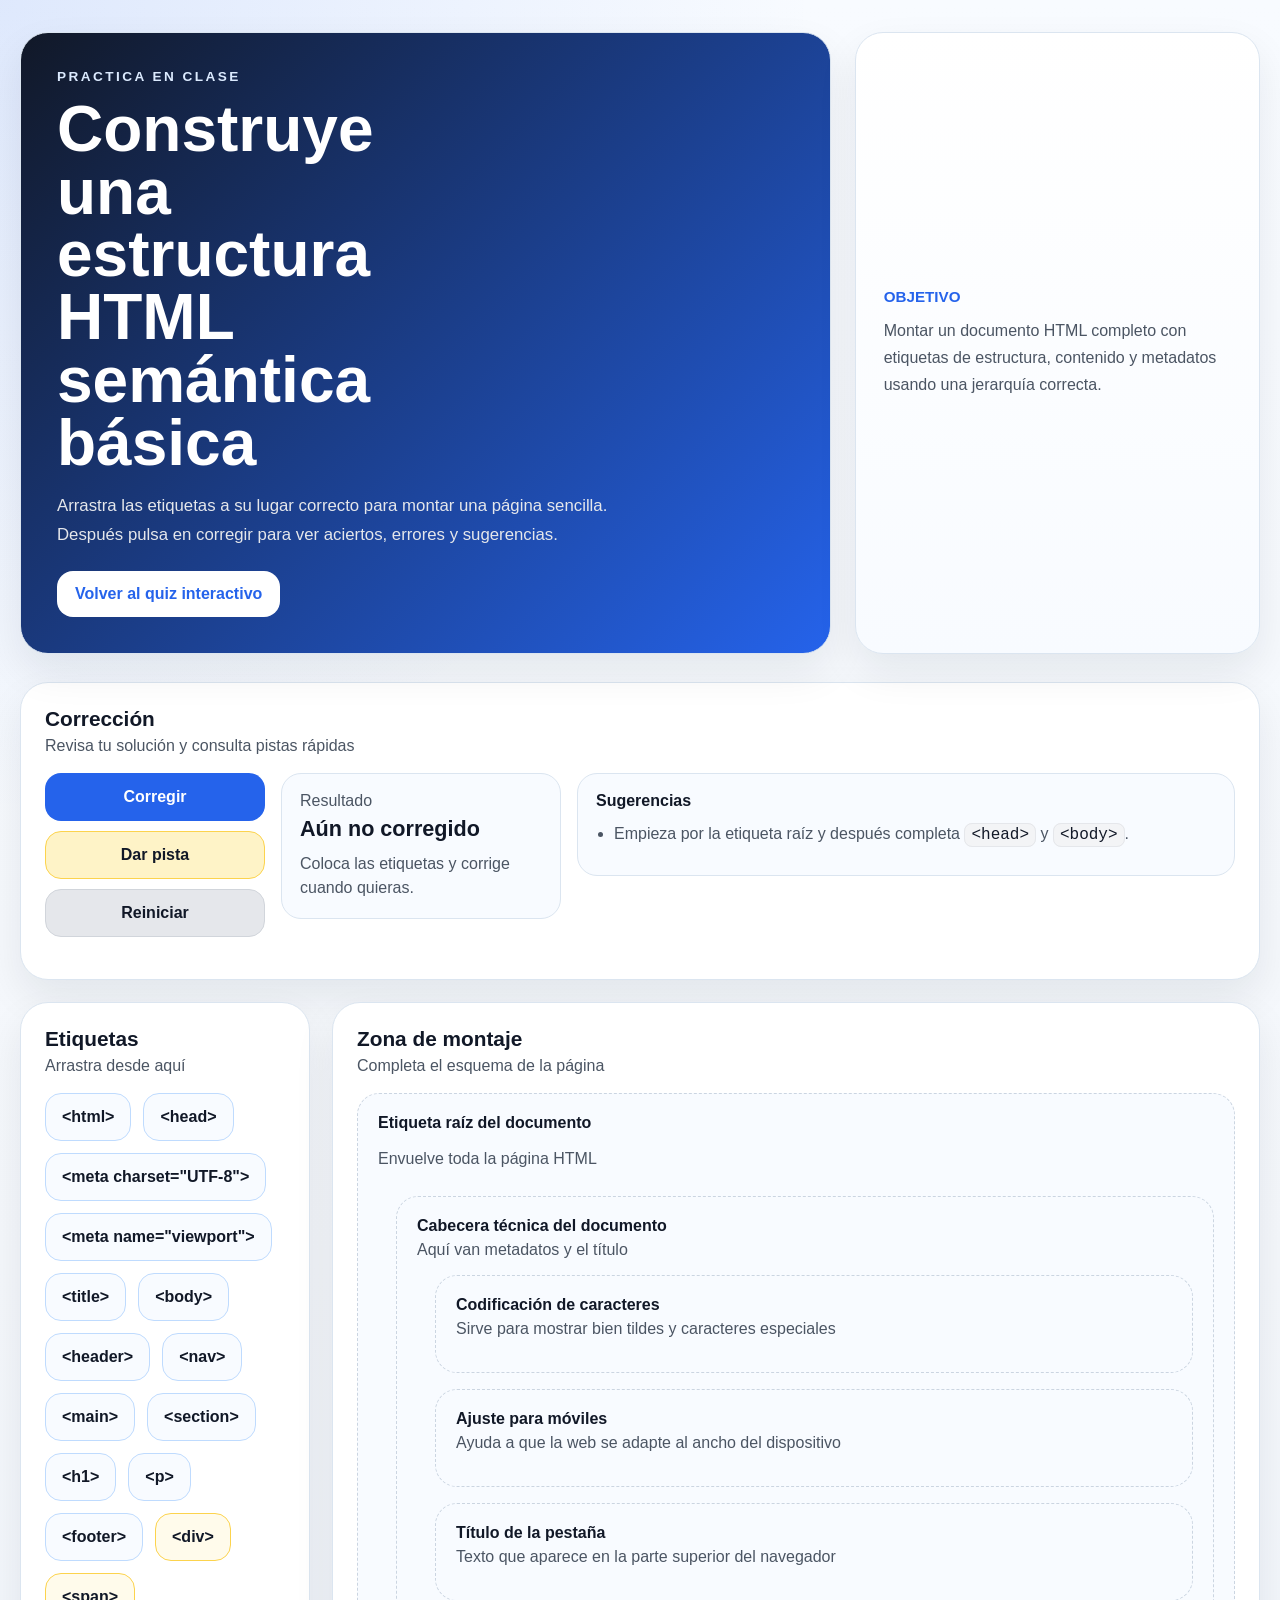
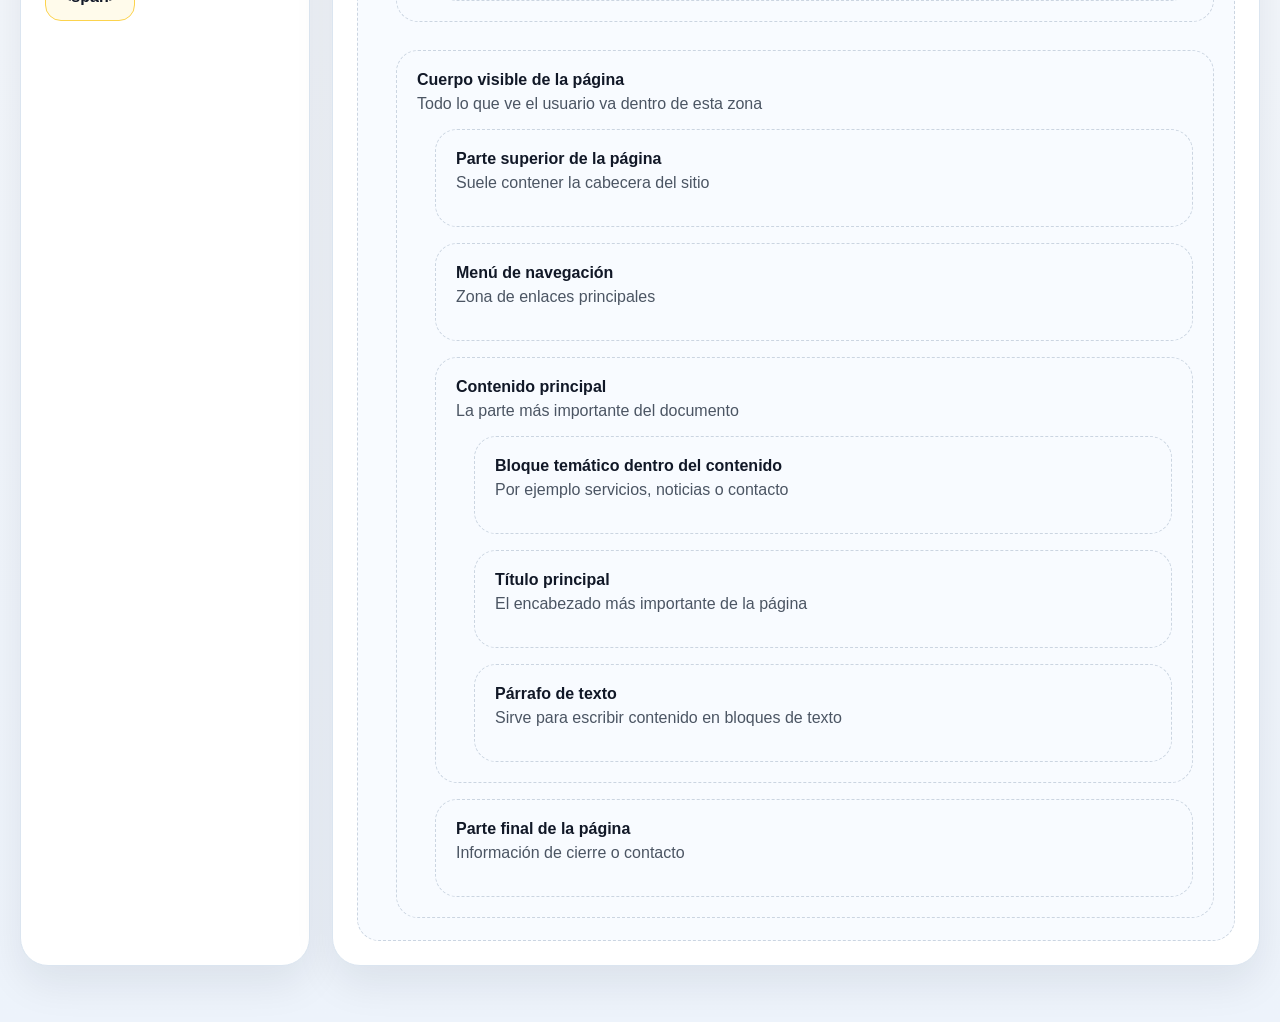
==== ejercicio-semantica.html @ f4d2a903 "Unify styles and add semantic exercise" ====
<!DOCTYPE html>
<html lang="es">
<head>
    <meta charset="UTF-8">
    <meta name="viewport" content="width=device-width, initial-scale=1.0">
    <title>Ejercicio de HTML Semántico</title>
    <link rel="stylesheet" href="css/ejercicio-semantica.css">
</head>
<body>
    <main class="page">
        <section class="hero">
            <div class="hero-copy">
                <p class="eyebrow">Practica en clase</p>
                <h1>Construye una estructura HTML semántica básica</h1>
                <p class="hero-text">
                    Arrastra las etiquetas a su lugar correcto para montar una página sencilla.
                    Después pulsa en corregir para ver aciertos, errores y sugerencias.
                </p>
                <div class="hero-links">
                    <a class="hero-link" href="index.html">Volver al quiz interactivo</a>
                </div>
            </div>

            <div class="hero-card">
                <p class="hero-card-label">Objetivo</p>
                <p class="hero-card-text">
                    Montar un documento HTML completo con etiquetas de estructura,
                    contenido y metadatos usando una jerarquía correcta.
                </p>
            </div>
        </section>

        <section class="panel feedback-panel">
            <div class="panel-head">
                <h2>Corrección</h2>
                <p>Revisa tu solución y consulta pistas rápidas</p>
            </div>

            <div class="feedback-top">
                <div class="actions-panel">
                    <div class="actions">
                        <button class="action-button primary" id="check-button">Corregir</button>
                        <button class="action-button secondary" id="hint-button">Dar pista</button>
                        <button class="action-button ghost" id="reset-button">Reiniciar</button>
                    </div>
                </div>

                <div class="score-card" id="score-card">
                    <p class="score-label">Resultado</p>
                    <p class="score-value">Aún no corregido</p>
                    <p class="score-detail" id="score-detail">Coloca las etiquetas y corrige cuando quieras.</p>
                </div>

                <div class="feedback-box">
                    <h3>Sugerencias</h3>
                    <ul id="feedback-list">
                        <li>Empieza por la etiqueta raíz y después completa <code>&lt;head&gt;</code> y <code>&lt;body&gt;</code>.</li>
                    </ul>
                </div>
            </div>
        </section>

        <section class="workspace">
            <div class="panel tray-panel">
                <div class="panel-head">
                    <h2>Etiquetas</h2>
                    <p>Arrastra desde aquí</p>
                </div>

                <div class="tag-tray" id="tag-tray">
                    <button class="tag-chip" draggable="true" data-tag="html">&lt;html&gt;</button>
                    <button class="tag-chip" draggable="true" data-tag="head">&lt;head&gt;</button>
                    <button class="tag-chip" draggable="true" data-tag="meta-charset">&lt;meta charset="UTF-8"&gt;</button>
                    <button class="tag-chip" draggable="true" data-tag="meta-viewport">&lt;meta name="viewport"&gt;</button>
                    <button class="tag-chip" draggable="true" data-tag="title">&lt;title&gt;</button>
                    <button class="tag-chip" draggable="true" data-tag="body">&lt;body&gt;</button>
                    <button class="tag-chip" draggable="true" data-tag="header">&lt;header&gt;</button>
                    <button class="tag-chip" draggable="true" data-tag="nav">&lt;nav&gt;</button>
                    <button class="tag-chip" draggable="true" data-tag="main">&lt;main&gt;</button>
                    <button class="tag-chip" draggable="true" data-tag="section">&lt;section&gt;</button>
                    <button class="tag-chip" draggable="true" data-tag="h1">&lt;h1&gt;</button>
                    <button class="tag-chip" draggable="true" data-tag="p">&lt;p&gt;</button>
                    <button class="tag-chip" draggable="true" data-tag="footer">&lt;footer&gt;</button>
                    <button class="tag-chip distractor" draggable="true" data-tag="div">&lt;div&gt;</button>
                    <button class="tag-chip distractor" draggable="true" data-tag="span">&lt;span&gt;</button>
                </div>
            </div>

            <div class="panel builder-panel">
                <div class="panel-head">
                    <h2>Zona de montaje</h2>
                    <p>Completa el esquema de la página</p>
                </div>

                <div class="builder">
                    <div class="drop-slot main-slot" data-accept="html">
                        <span class="slot-label">Etiqueta raíz del documento</span>
                        <span class="slot-hint">Envuelve toda la página HTML</span>

                        <div class="nested-drop-slot" data-accept="head">
                            <span class="slot-label">Cabecera técnica del documento</span>
                            <span class="slot-hint">Aquí van metadatos y el título</span>

                            <div class="nested-drop-slot" data-accept="meta-charset">
                                <span class="slot-label">Codificación de caracteres</span>
                                <span class="slot-hint">Sirve para mostrar bien tildes y caracteres especiales</span>
                            </div>

                            <div class="nested-drop-slot" data-accept="meta-viewport">
                                <span class="slot-label">Ajuste para móviles</span>
                                <span class="slot-hint">Ayuda a que la web se adapte al ancho del dispositivo</span>
                            </div>

                            <div class="nested-drop-slot" data-accept="title">
                                <span class="slot-label">Título de la pestaña</span>
                                <span class="slot-hint">Texto que aparece en la parte superior del navegador</span>
                            </div>
                        </div>

                        <div class="nested-drop-slot" data-accept="body">
                            <span class="slot-label">Cuerpo visible de la página</span>
                            <span class="slot-hint">Todo lo que ve el usuario va dentro de esta zona</span>

                            <div class="nested-drop-slot" data-accept="header">
                                <span class="slot-label">Parte superior de la página</span>
                                <span class="slot-hint">Suele contener la cabecera del sitio</span>
                            </div>

                            <div class="nested-drop-slot" data-accept="nav">
                                <span class="slot-label">Menú de navegación</span>
                                <span class="slot-hint">Zona de enlaces principales</span>
                            </div>

                            <div class="nested-drop-slot" data-accept="main">
                                <span class="slot-label">Contenido principal</span>
                                <span class="slot-hint">La parte más importante del documento</span>

                                <div class="nested-drop-slot" data-accept="section">
                                    <span class="slot-label">Bloque temático dentro del contenido</span>
                                    <span class="slot-hint">Por ejemplo servicios, noticias o contacto</span>
                                </div>

                                <div class="nested-drop-slot" data-accept="h1">
                                    <span class="slot-label">Título principal</span>
                                    <span class="slot-hint">El encabezado más importante de la página</span>
                                </div>

                                <div class="nested-drop-slot" data-accept="p">
                                    <span class="slot-label">Párrafo de texto</span>
                                    <span class="slot-hint">Sirve para escribir contenido en bloques de texto</span>
                                </div>
                            </div>

                            <div class="nested-drop-slot" data-accept="footer">
                                <span class="slot-label">Parte final de la página</span>
                                <span class="slot-hint">Información de cierre o contacto</span>
                            </div>
                        </div>
                    </div>
                </div>
            </div>
        </section>
    </main>

    <script src="js/ejercicio-semantica.js"></script>
</body>
</html>
---- css/ejercicio-semantica.css ----
:root {
    --font-base: Arial, Helvetica, sans-serif;
    --bg: #f4f7fb;
    --bg-soft: #eef4ff;
    --surface: #ffffff;
    --surface-soft: #f8fbff;
    --surface-strong: #eff6ff;
    --border: #dbe5f0;
    --border-strong: #bfdbfe;
    --text: #111827;
    --muted: #4b5563;
    --muted-soft: #6b7280;
    --accent: #2563eb;
    --accent-strong: #1d4ed8;
    --accent-soft: #dbeafe;
    --success: #22c55e;
    --success-soft: #dcfce7;
    --warning: #f59e0b;
    --warning-soft: #fef3c7;
    --danger: #ef4444;
    --danger-soft: #fee2e2;
    --shadow: 0 18px 40px rgba(15, 23, 42, 0.08);
}

* {
    box-sizing: border-box;
    margin: 0;
    padding: 0;
}

body {
    min-height: 100vh;
    font-family: var(--font-base);
    color: var(--text);
    background:
        radial-gradient(circle at top left, rgba(37, 99, 235, 0.12), transparent 28%),
        linear-gradient(180deg, #f8fbff 0%, var(--bg) 48%, #edf3fb 100%);
}

.page {
    width: min(1240px, calc(100% - 32px));
    margin: 0 auto;
    padding: 32px 0 56px;
}

.hero {
    display: grid;
    grid-template-columns: 2fr 1fr;
    gap: 24px;
    align-items: stretch;
    margin-bottom: 28px;
}

.hero-copy,
.hero-card,
.panel {
    background: var(--surface);
    border: 1px solid var(--border);
    border-radius: 28px;
    box-shadow: var(--shadow);
}

.hero-copy {
    padding: 36px;
    background:
        linear-gradient(135deg, #111827 0%, #2563eb 100%);
    color: #fff;
}

.eyebrow {
    margin-bottom: 14px;
    color: #dbeafe;
    font-size: 0.85rem;
    font-weight: 700;
    letter-spacing: 0.18em;
    text-transform: uppercase;
}

.hero h1 {
    max-width: 12ch;
    margin-bottom: 18px;
    font-size: clamp(2.5rem, 5vw, 4.3rem);
    line-height: 0.98;
}

.hero-text {
    max-width: 62ch;
    font-size: 1.05rem;
    line-height: 1.7;
    color: #e5e7eb;
}

.hero-links {
    margin-top: 22px;
}

.hero-link {
    display: inline-flex;
    align-items: center;
    justify-content: center;
    padding: 14px 18px;
    border-radius: 16px;
    background: #ffffff;
    color: var(--accent);
    font-weight: 800;
    text-decoration: none;
    transition: transform 0.2s ease, background-color 0.2s ease;
}

.hero-link:hover {
    transform: translateY(-2px);
    background: #eff6ff;
}

.hero-card {
    display: flex;
    flex-direction: column;
    justify-content: center;
    padding: 28px;
    background:
        linear-gradient(180deg, var(--surface) 0%, var(--surface-soft) 100%);
}

.hero-card-label {
    margin-bottom: 12px;
    color: var(--accent);
    font-size: 0.95rem;
    font-weight: 700;
    text-transform: uppercase;
}

.hero-card-text,
.panel-head p,
.slot-hint,
.score-label,
.feedback-box li,
.score-detail {
    color: var(--muted);
}

.hero-card-text {
    font-size: 1rem;
    line-height: 1.7;
}

.hero-card code {
    font-family: "Courier New", monospace;
}

.workspace {
    display: grid;
    grid-template-columns: 290px 1fr;
    gap: 22px;
}

.panel {
    padding: 24px;
}

.feedback-panel {
    margin-bottom: 22px;
}

.feedback-top {
    display: grid;
    grid-template-columns: 220px minmax(220px, 280px) 1fr;
    gap: 16px;
    align-items: start;
}

.actions-panel {
    display: grid;
    gap: 16px;
    align-self: start;
}

.panel-head {
    margin-bottom: 18px;
}

.panel-head h2 {
    margin-bottom: 6px;
    font-size: 1.3rem;
    color: var(--text);
}

.tag-tray {
    display: flex;
    flex-wrap: wrap;
    gap: 12px;
    align-content: flex-start;
    min-height: 320px;
}

.tag-chip {
    padding: 14px 16px;
    border: 1px solid var(--border-strong);
    border-radius: 16px;
    background: var(--surface-soft);
    color: var(--text);
    font: inherit;
    font-weight: 700;
    cursor: grab;
    transition: transform 0.2s ease, border-color 0.2s ease, background-color 0.2s ease;
}

.tag-chip:hover {
    transform: translateY(-2px);
    border-color: #93c5fd;
    background: var(--surface-strong);
}

.tag-chip.dragging {
    opacity: 0.45;
}

.tag-chip.distractor {
    border-color: #fcd34d;
    background: #fffbeb;
}

.tag-chip.used {
    opacity: 0.55;
}

.builder {
    display: flex;
    flex-direction: column;
    gap: 18px;
}

.drop-slot,
.nested-drop-slot {
    display: flex;
    flex-direction: column;
    gap: 6px;
    min-height: 98px;
    padding: 20px;
    border: 1px dashed #cbd5e1;
    border-radius: 22px;
    background: var(--surface-soft);
    transition: border-color 0.2s ease, transform 0.2s ease, background-color 0.2s ease;
}

.nested-drop-slot {
    margin-top: 10px;
    margin-left: 18px;
}

.drop-slot.drag-over,
.nested-drop-slot.drag-over {
    transform: translateY(-2px);
    border-color: #60a5fa;
    background: var(--accent-soft);
}

.main-slot {
    gap: 18px;
    padding-bottom: 22px;
}

.slot-label {
    font-weight: 700;
    color: var(--text);
}

.placed-tag {
    width: fit-content;
    margin-top: 8px;
    margin-bottom: 8px;
    padding: 12px 14px;
    border: none;
    border-radius: 14px;
    background: linear-gradient(135deg, var(--accent), var(--accent-strong));
    color: #fff;
    font: inherit;
    font-weight: 800;
    cursor: pointer;
}

.placed-tag-close {
    background: #e5e7eb;
    color: var(--text);
    border: 1px solid #d1d5db;
}

.slot-state {
    font-size: 0.85rem;
    color: var(--muted-soft);
}

.slot-correct {
    border-style: solid;
    border-color: var(--success);
    background: var(--success-soft);
}

.slot-wrong {
    border-style: solid;
    border-color: var(--danger);
    background: var(--danger-soft);
}

.actions {
    display: grid;
    gap: 10px;
    margin-bottom: 18px;
}

.action-button {
    padding: 14px 16px;
    border-radius: 16px;
    border: 1px solid transparent;
    color: var(--text);
    font: inherit;
    font-weight: 700;
    cursor: pointer;
    transition: transform 0.2s ease, opacity 0.2s ease, background-color 0.2s ease;
}

.action-button:hover {
    transform: translateY(-1px);
}

.primary {
    background: var(--accent);
    color: #fff;
}

.primary:hover {
    background: var(--accent-strong);
}

.secondary {
    background: var(--warning-soft);
    border-color: #fcd34d;
}

.ghost {
    background: #e5e7eb;
    border-color: #d1d5db;
}

.score-card,
.feedback-box {
    padding: 18px;
    border-radius: 20px;
    background: var(--surface-soft);
    border: 1px solid var(--border);
}

.score-card {
    margin-bottom: 16px;
}

.score-value {
    margin-top: 6px;
    font-size: 1.35rem;
    font-weight: 800;
    color: var(--text);
}

.score-detail {
    margin-top: 10px;
    line-height: 1.5;
}

.feedback-box h3 {
    margin-bottom: 12px;
    font-size: 1rem;
    color: var(--text);
}

.feedback-box ul {
    padding-left: 18px;
}

.feedback-box li {
    margin-bottom: 10px;
    line-height: 1.5;
}

.feedback-box code {
    font-family: "Courier New", monospace;
    background: #f3f4f6;
    border: 1px solid #e5e7eb;
    border-radius: 8px;
    padding: 2px 6px;
    color: var(--text);
}

@media (max-width: 1080px) {
    .feedback-top {
        grid-template-columns: 1fr;
    }

    .workspace {
        grid-template-columns: 1fr;
    }

    .tag-tray {
        min-height: auto;
    }
}

@media (max-width: 820px) {
    .page {
        width: min(100% - 20px, 1240px);
        padding-top: 20px;
    }

    .hero {
        grid-template-columns: 1fr;
    }

    .hero-copy,
    .hero-card,
    .panel {
        border-radius: 22px;
    }

    .hero-copy,
    .panel {
        padding: 20px;
    }

    .hero h1 {
        max-width: none;
    }
}
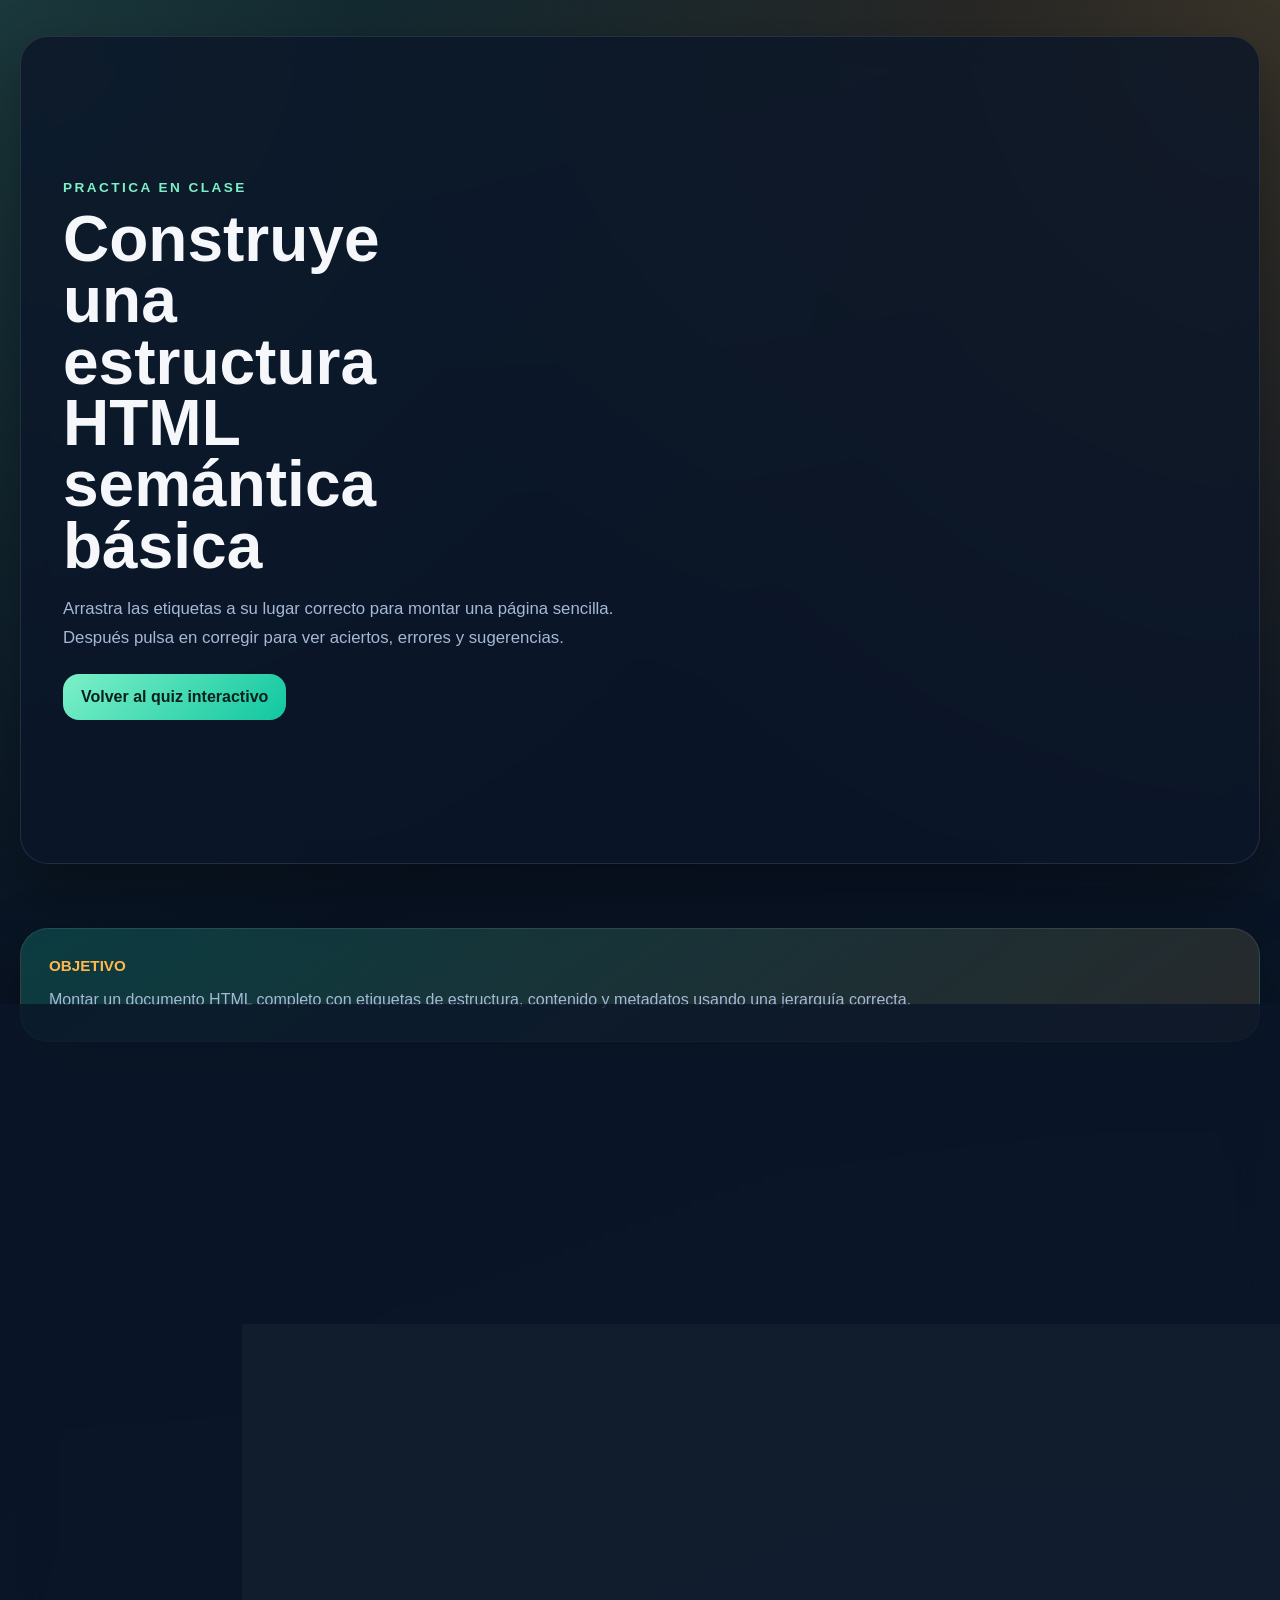
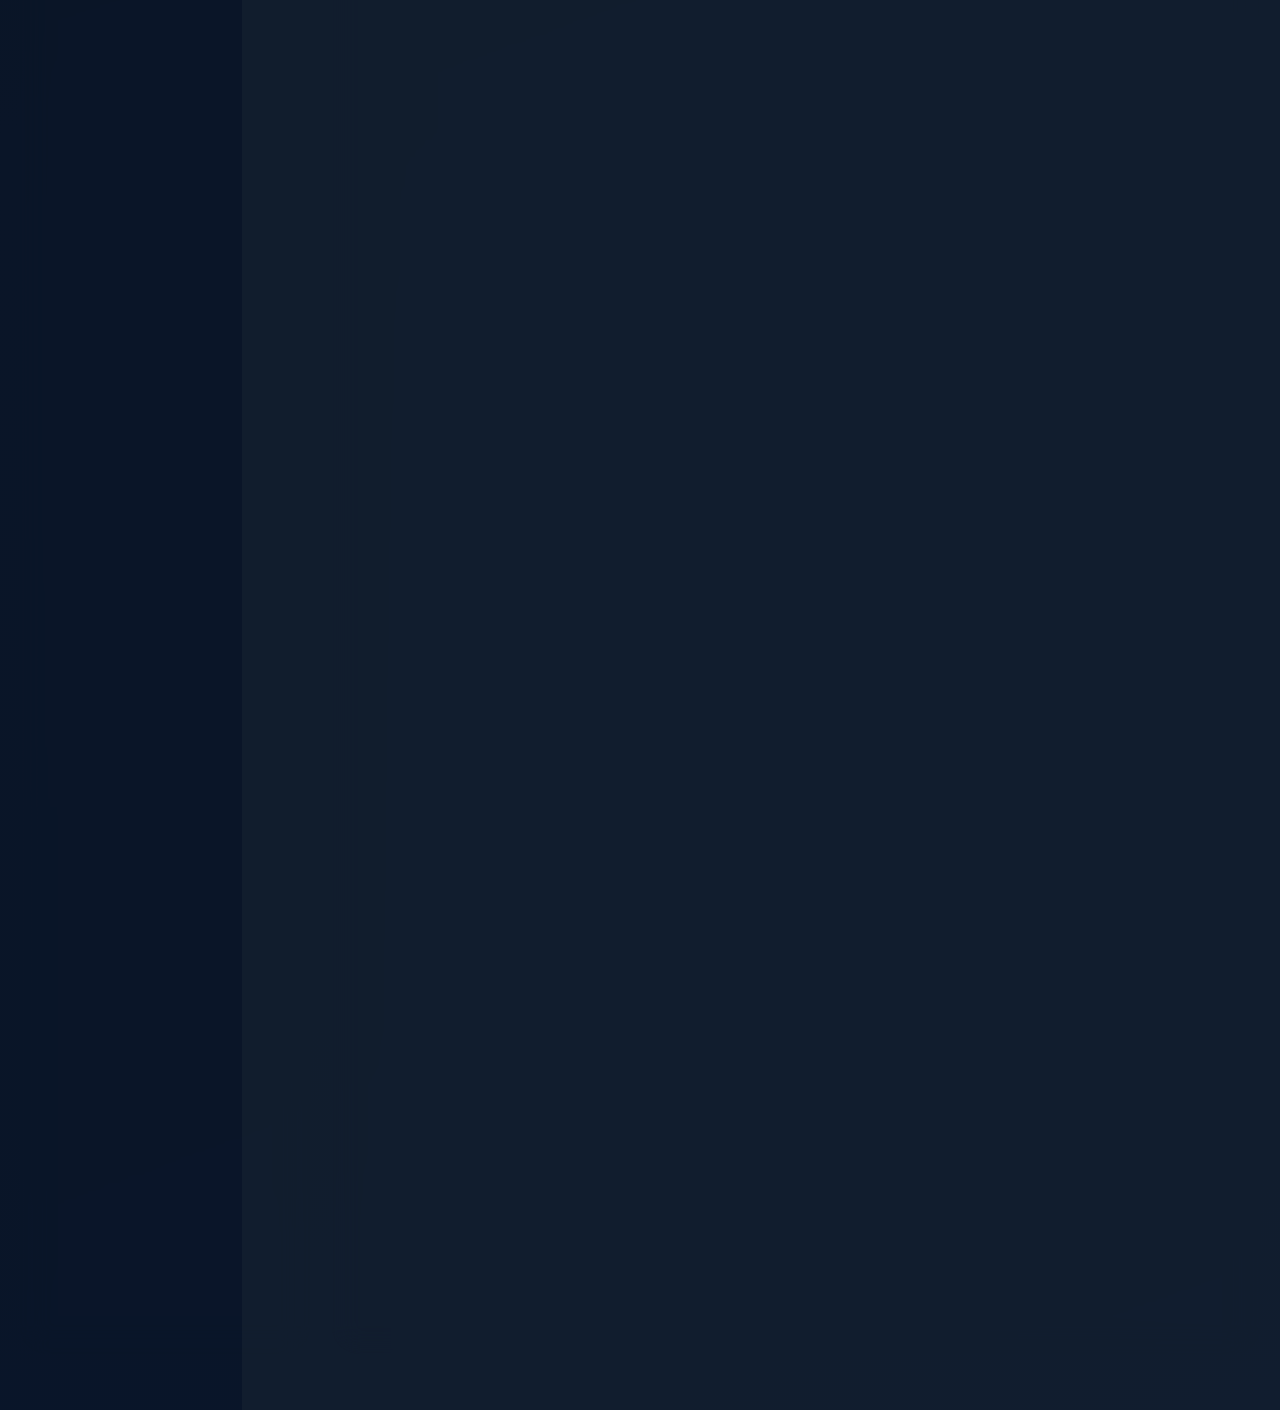
==== commit bbde6ba8: "Refine dark theme and semantic hero layout" ====
--- a/ejercicio-semantica.html
+++ b/ejercicio-semantica.html
@@ -20,14 +20,14 @@
                     <a class="hero-link" href="index.html">Volver al quiz interactivo</a>
                 </div>
             </div>
+        </section>
 
-            <div class="hero-card">
-                <p class="hero-card-label">Objetivo</p>
-                <p class="hero-card-text">
-                    Montar un documento HTML completo con etiquetas de estructura,
-                    contenido y metadatos usando una jerarquía correcta.
-                </p>
-            </div>
+        <section class="hero-card objective-panel">
+            <p class="hero-card-label">Objetivo</p>
+            <p class="hero-card-text">
+                Montar un documento HTML completo con etiquetas de estructura,
+                contenido y metadatos usando una jerarquía correcta.
+            </p>
         </section>
 
         <section class="panel feedback-panel">
--- a/css/ejercicio-semantica.css
+++ b/css/ejercicio-semantica.css
@@ -1,25 +1,16 @@
 :root {
-    --font-base: Arial, Helvetica, sans-serif;
-    --bg: #f4f7fb;
-    --bg-soft: #eef4ff;
-    --surface: #ffffff;
-    --surface-soft: #f8fbff;
-    --surface-strong: #eff6ff;
-    --border: #dbe5f0;
-    --border-strong: #bfdbfe;
-    --text: #111827;
-    --muted: #4b5563;
-    --muted-soft: #6b7280;
-    --accent: #2563eb;
-    --accent-strong: #1d4ed8;
-    --accent-soft: #dbeafe;
-    --success: #22c55e;
-    --success-soft: #dcfce7;
-    --warning: #f59e0b;
-    --warning-soft: #fef3c7;
-    --danger: #ef4444;
-    --danger-soft: #fee2e2;
-    --shadow: 0 18px 40px rgba(15, 23, 42, 0.08);
+    --bg: #07111f;
+    --bg-soft: #0d1a2d;
+    --panel: rgba(10, 22, 40, 0.8);
+    --panel-border: rgba(255, 255, 255, 0.1);
+    --text: #f5f7fb;
+    --muted: #a7b8d6;
+    --accent: #7cf0c8;
+    --accent-strong: #11c7a0;
+    --accent-warm: #ffb84d;
+    --danger: #ff7b87;
+    --success: #5ff0a5;
+    --shadow: 0 24px 60px rgba(0, 0, 0, 0.35);
 }
 
 * {
@@ -30,46 +21,54 @@
 
 body {
     min-height: 100vh;
-    font-family: var(--font-base);
+    font-family: Arial, Helvetica, sans-serif;
     color: var(--text);
     background:
-        radial-gradient(circle at top left, rgba(37, 99, 235, 0.12), transparent 28%),
-        linear-gradient(180deg, #f8fbff 0%, var(--bg) 48%, #edf3fb 100%);
+        radial-gradient(circle at top left, rgba(124, 240, 200, 0.18), transparent 30%),
+        radial-gradient(circle at top right, rgba(255, 184, 77, 0.2), transparent 28%),
+        linear-gradient(160deg, #06101d 0%, #0a1628 50%, #09172f 100%);
 }
 
 .page {
     width: min(1240px, calc(100% - 32px));
     margin: 0 auto;
-    padding: 32px 0 56px;
+    padding: 0 0 56px;
 }
 
 .hero {
-    display: grid;
-    grid-template-columns: 2fr 1fr;
-    gap: 24px;
+    min-height: 100vh;
+    min-height: 100svh;
+    display: flex;
     align-items: stretch;
+    justify-content: center;
+    padding: 36px 0;
     margin-bottom: 28px;
 }
 
 .hero-copy,
 .hero-card,
 .panel {
-    background: var(--surface);
-    border: 1px solid var(--border);
+    background: var(--panel);
+    backdrop-filter: blur(14px);
+    border: 1px solid var(--panel-border);
     border-radius: 28px;
     box-shadow: var(--shadow);
 }
 
 .hero-copy {
-    padding: 36px;
-    background:
-        linear-gradient(135deg, #111827 0%, #2563eb 100%);
-    color: #fff;
+    padding: 42px;
+    width: 100%;
+    max-width: none;
+    min-height: calc(100vh - 72px);
+    min-height: calc(100svh - 72px);
+    display: flex;
+    flex-direction: column;
+    justify-content: center;
 }
 
 .eyebrow {
     margin-bottom: 14px;
-    color: #dbeafe;
+    color: var(--accent);
     font-size: 0.85rem;
     font-weight: 700;
     letter-spacing: 0.18em;
@@ -77,17 +76,24 @@
 }
 
 .hero h1 {
-    max-width: 12ch;
+    max-width: 11ch;
     margin-bottom: 18px;
-    font-size: clamp(2.5rem, 5vw, 4.3rem);
-    line-height: 0.98;
+    font-size: clamp(2.7rem, 5vw, 5rem);
+    line-height: 0.96;
+}
+
+.hero-text,
+.hero-card-text,
+.panel-head p,
+.slot-hint,
+.score-label {
+    color: var(--muted);
 }
 
 .hero-text {
     max-width: 62ch;
     font-size: 1.05rem;
     line-height: 1.7;
-    color: #e5e7eb;
 }
 
 .hero-links {
@@ -100,16 +106,15 @@
     justify-content: center;
     padding: 14px 18px;
     border-radius: 16px;
-    background: #ffffff;
-    color: var(--accent);
+    background: linear-gradient(135deg, var(--accent), var(--accent-strong));
+    color: #06201d;
     font-weight: 800;
     text-decoration: none;
-    transition: transform 0.2s ease, background-color 0.2s ease;
+    transition: transform 0.2s ease, opacity 0.2s ease;
 }
 
 .hero-link:hover {
     transform: translateY(-2px);
-    background: #eff6ff;
 }
 
 .hero-card {
@@ -118,32 +123,29 @@
     justify-content: center;
     padding: 28px;
     background:
-        linear-gradient(180deg, var(--surface) 0%, var(--surface-soft) 100%);
+        linear-gradient(145deg, rgba(17, 199, 160, 0.22), rgba(255, 184, 77, 0.12)),
+        var(--panel);
+}
+
+.objective-panel {
+    margin-bottom: 28px;
 }
 
 .hero-card-label {
     margin-bottom: 12px;
-    color: var(--accent);
+    color: var(--accent-warm);
     font-size: 0.95rem;
     font-weight: 700;
     text-transform: uppercase;
 }
 
-.hero-card-text,
-.panel-head p,
-.slot-hint,
-.score-label,
-.feedback-box li,
-.score-detail {
-    color: var(--muted);
-}
-
 .hero-card-text {
     font-size: 1rem;
     line-height: 1.7;
 }
 
-.hero-card code {
+.hero-card code,
+.solution-box pre {
     font-family: "Courier New", monospace;
 }
 
@@ -181,7 +183,6 @@
 .panel-head h2 {
     margin-bottom: 6px;
     font-size: 1.3rem;
-    color: var(--text);
 }
 
 .tag-tray {
@@ -194,20 +195,19 @@
 
 .tag-chip {
     padding: 14px 16px;
-    border: 1px solid var(--border-strong);
+    border: 1px solid rgba(124, 240, 200, 0.35);
     border-radius: 16px;
-    background: var(--surface-soft);
+    background: rgba(255, 255, 255, 0.06);
     color: var(--text);
     font: inherit;
-    font-weight: 700;
+    font-weight: 600;
     cursor: grab;
     transition: transform 0.2s ease, border-color 0.2s ease, background-color 0.2s ease;
 }
 
 .tag-chip:hover {
     transform: translateY(-2px);
-    border-color: #93c5fd;
-    background: var(--surface-strong);
+    border-color: rgba(124, 240, 200, 0.8);
 }
 
 .tag-chip.dragging {
@@ -215,8 +215,7 @@
 }
 
 .tag-chip.distractor {
-    border-color: #fcd34d;
-    background: #fffbeb;
+    border-color: rgba(255, 184, 77, 0.3);
 }
 
 .tag-chip.used {
@@ -236,9 +235,9 @@
     gap: 6px;
     min-height: 98px;
     padding: 20px;
-    border: 1px dashed #cbd5e1;
+    border: 1px dashed rgba(167, 184, 214, 0.35);
     border-radius: 22px;
-    background: var(--surface-soft);
+    background: rgba(255, 255, 255, 0.03);
     transition: border-color 0.2s ease, transform 0.2s ease, background-color 0.2s ease;
 }
 
@@ -250,8 +249,8 @@
 .drop-slot.drag-over,
 .nested-drop-slot.drag-over {
     transform: translateY(-2px);
-    border-color: #60a5fa;
-    background: var(--accent-soft);
+    border-color: var(--accent);
+    background: rgba(124, 240, 200, 0.08);
 }
 
 .main-slot {
@@ -261,7 +260,6 @@
 
 .slot-label {
     font-weight: 700;
-    color: var(--text);
 }
 
 .placed-tag {
@@ -272,33 +270,32 @@
     border: none;
     border-radius: 14px;
     background: linear-gradient(135deg, var(--accent), var(--accent-strong));
-    color: #fff;
+    color: #06201d;
     font: inherit;
     font-weight: 800;
     cursor: pointer;
 }
 
 .placed-tag-close {
-    background: #e5e7eb;
-    color: var(--text);
-    border: 1px solid #d1d5db;
+    background: rgba(255, 255, 255, 0.08);
+    color: var(--accent);
+    border: 1px solid rgba(124, 240, 200, 0.35);
 }
 
 .slot-state {
     font-size: 0.85rem;
-    color: var(--muted-soft);
 }
 
 .slot-correct {
     border-style: solid;
-    border-color: var(--success);
-    background: var(--success-soft);
+    border-color: rgba(95, 240, 165, 0.65);
+    background: rgba(95, 240, 165, 0.08);
 }
 
 .slot-wrong {
     border-style: solid;
-    border-color: var(--danger);
-    background: var(--danger-soft);
+    border-color: rgba(255, 123, 135, 0.75);
+    background: rgba(255, 123, 135, 0.08);
 }
 
 .actions {
@@ -315,7 +312,7 @@
     font: inherit;
     font-weight: 700;
     cursor: pointer;
-    transition: transform 0.2s ease, opacity 0.2s ease, background-color 0.2s ease;
+    transition: transform 0.2s ease, opacity 0.2s ease;
 }
 
 .action-button:hover {
@@ -323,30 +320,26 @@
 }
 
 .primary {
-    background: var(--accent);
-    color: #fff;
-}
-
-.primary:hover {
-    background: var(--accent-strong);
+    background: linear-gradient(135deg, var(--accent), var(--accent-strong));
+    color: #06201d;
 }
 
 .secondary {
-    background: var(--warning-soft);
-    border-color: #fcd34d;
+    background: rgba(255, 184, 77, 0.18);
+    border-color: rgba(255, 184, 77, 0.4);
 }
 
 .ghost {
-    background: #e5e7eb;
-    border-color: #d1d5db;
+    background: rgba(255, 255, 255, 0.04);
+    border-color: rgba(255, 255, 255, 0.12);
 }
 
 .score-card,
 .feedback-box {
     padding: 18px;
     border-radius: 20px;
-    background: var(--surface-soft);
-    border: 1px solid var(--border);
+    background: rgba(255, 255, 255, 0.04);
+    border: 1px solid rgba(255, 255, 255, 0.08);
 }
 
 .score-card {
@@ -357,18 +350,17 @@
     margin-top: 6px;
     font-size: 1.35rem;
     font-weight: 800;
-    color: var(--text);
 }
 
 .score-detail {
     margin-top: 10px;
+    color: var(--muted);
     line-height: 1.5;
 }
 
 .feedback-box h3 {
     margin-bottom: 12px;
     font-size: 1rem;
-    color: var(--text);
 }
 
 .feedback-box ul {
@@ -377,16 +369,8 @@
 
 .feedback-box li {
     margin-bottom: 10px;
+    color: var(--muted);
     line-height: 1.5;
-}
-
-.feedback-box code {
-    font-family: "Courier New", monospace;
-    background: #f3f4f6;
-    border: 1px solid #e5e7eb;
-    border-radius: 8px;
-    padding: 2px 6px;
-    color: var(--text);
 }
 
 @media (max-width: 1080px) {
@@ -406,11 +390,13 @@
 @media (max-width: 820px) {
     .page {
         width: min(100% - 20px, 1240px);
-        padding-top: 20px;
+        padding-top: 0;
     }
 
     .hero {
-        grid-template-columns: 1fr;
+        min-height: 100vh;
+        min-height: 100svh;
+        padding: 20px 0 28px;
     }
 
     .hero-copy,
@@ -424,6 +410,11 @@
         padding: 20px;
     }
 
+    .hero-copy {
+        min-height: calc(100vh - 48px);
+        min-height: calc(100svh - 48px);
+    }
+
     .hero h1 {
         max-width: none;
     }
